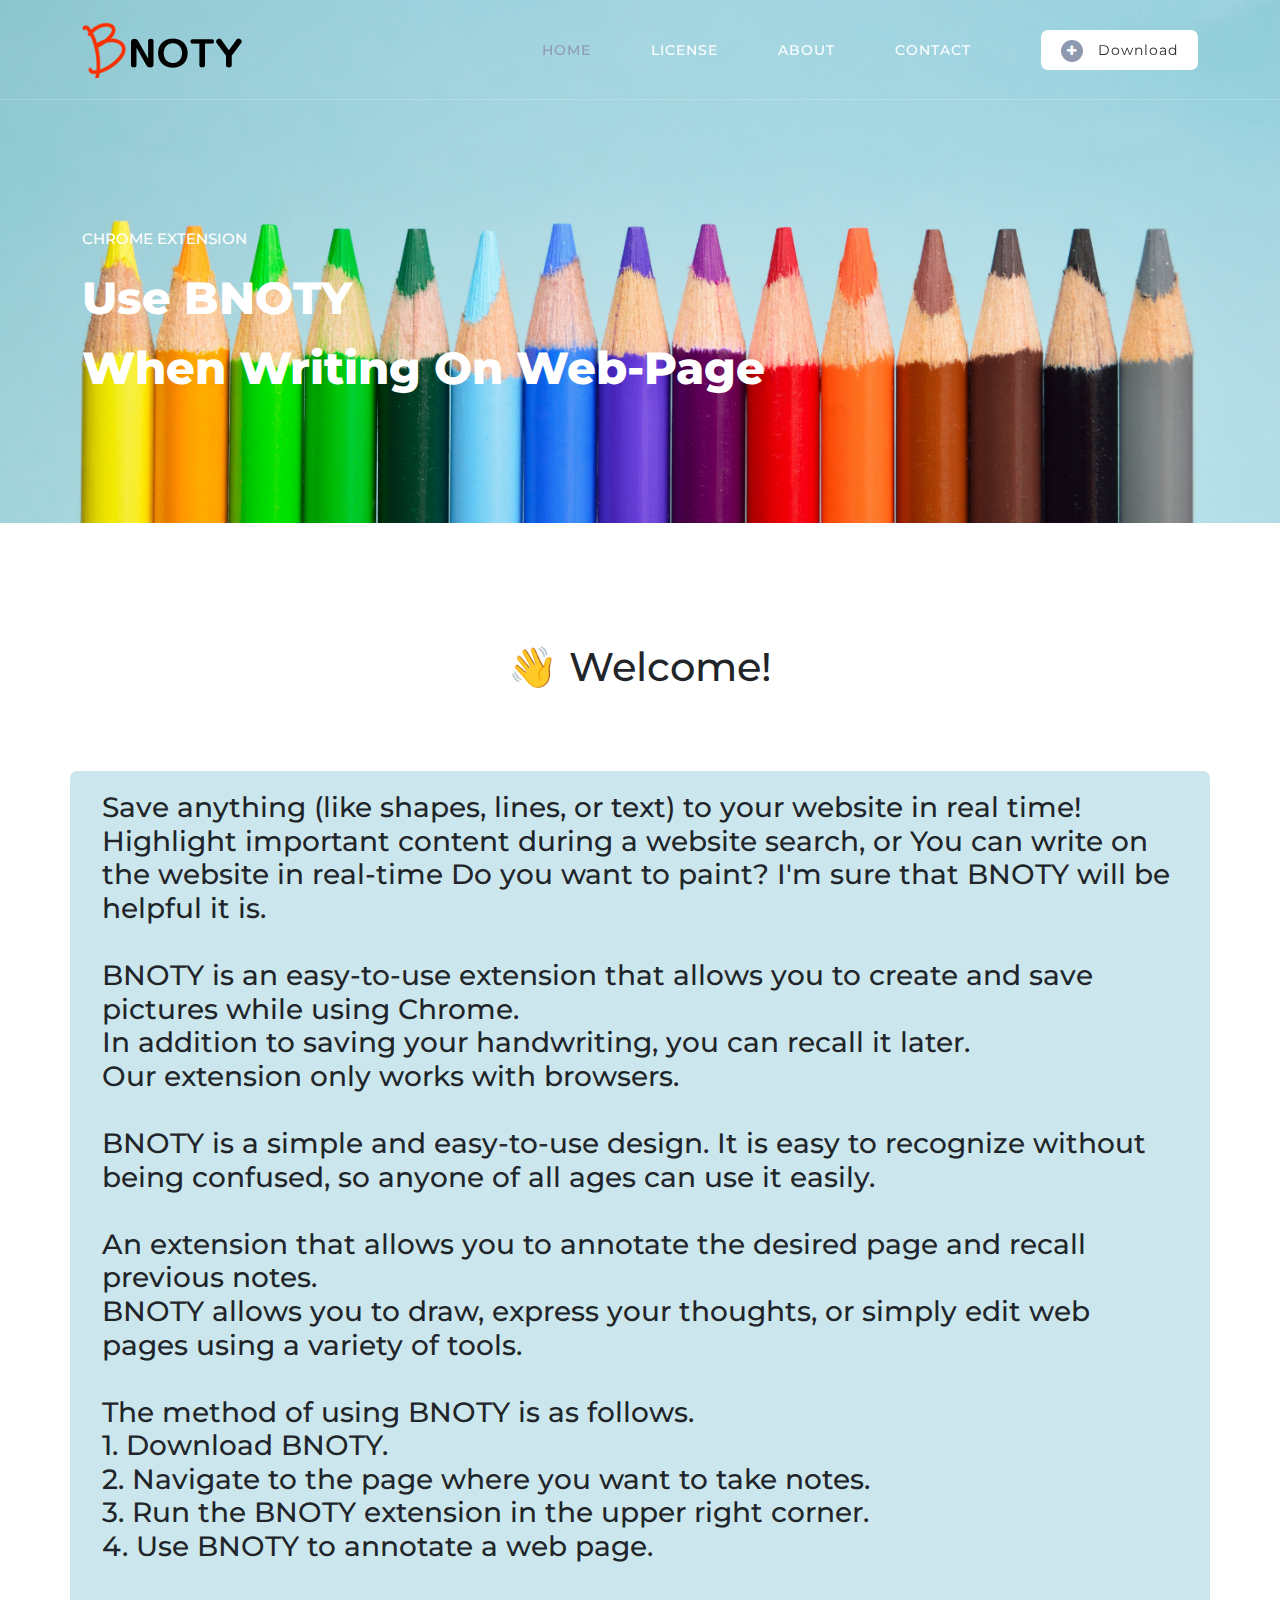
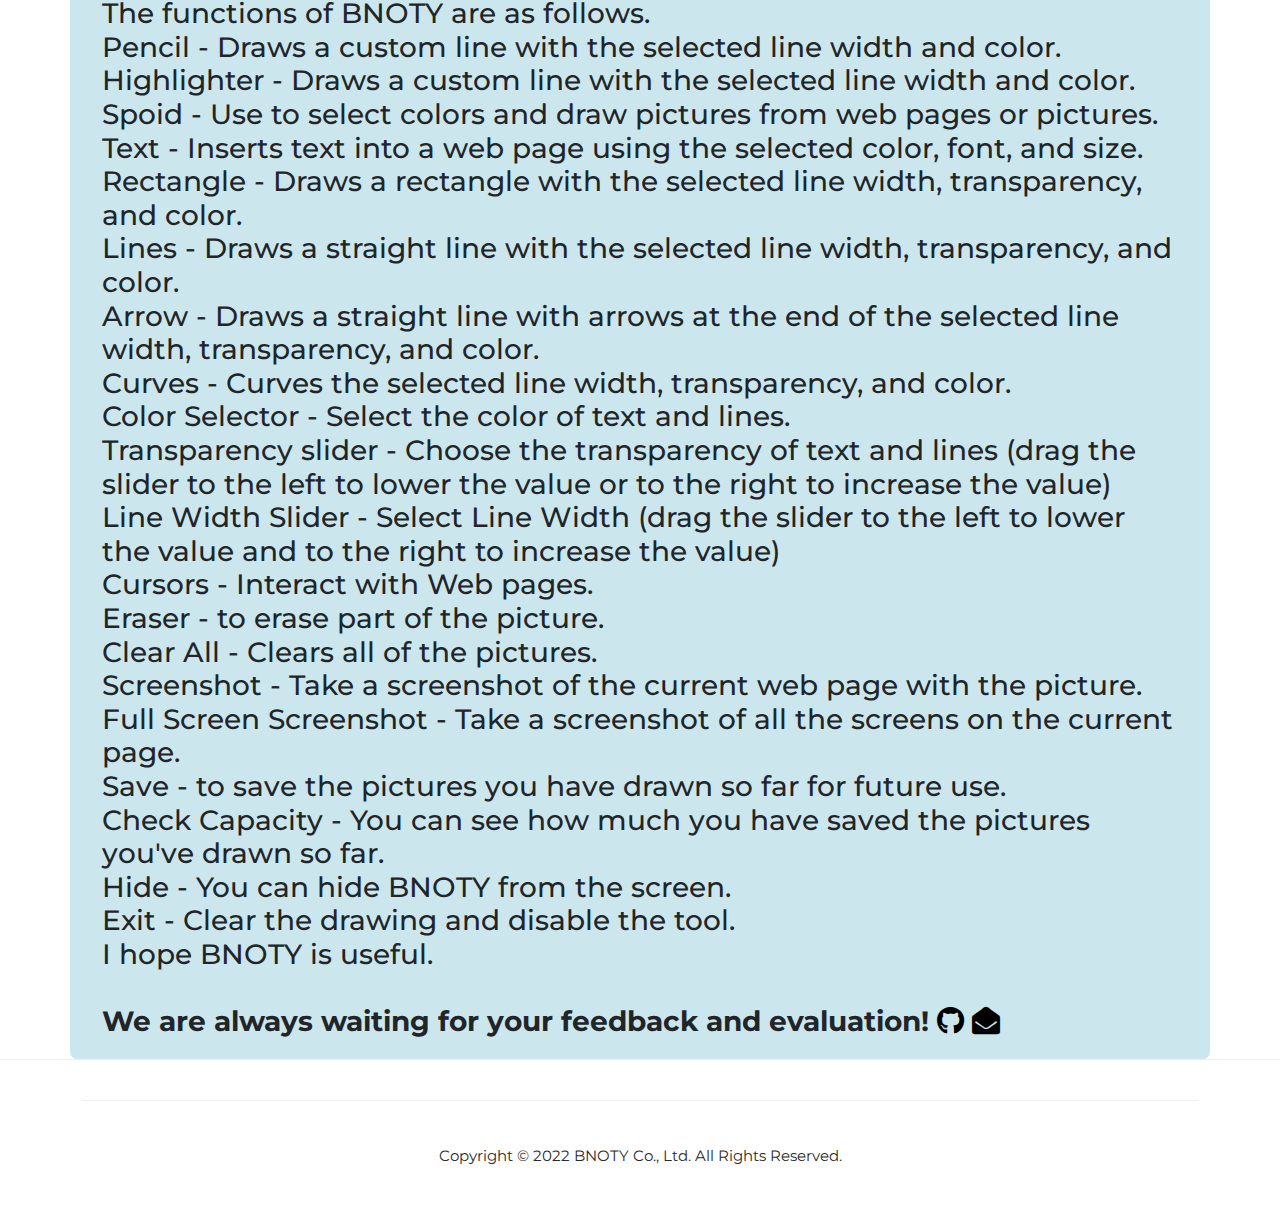
==== index.html @ df3d0e20 "Add HomePage" ====
<!DOCTYPE html>
<html lang="en">

  <head>

    <meta charset="UTF-8">
    <meta name="viewport" content="width=device-width, initial-scale=1, shrink-to-fit=no">
    <meta name="description" content="">
    <meta name="author" content="">
    <link rel="preconnect" href="https://fonts.gstatic.com">
    <link href="https://fonts.googleapis.com/css2?family=Montserrat:wght@100;200;300;400;500;600;700;800;900&display=swap" rel="stylesheet">

    <title>BNOTY</title>

    <!-- Bootstrap core CSS -->
    <link href="vendor/bootstrap/css/bootstrap.min.css" rel="stylesheet">

    <link
    rel="stylesheet"
    href="https://cdnjs.cloudflare.com/ajax/libs/font-awesome/5.8.2/css/all.min.css"
  />

    <!-- Additional CSS Files -->
    <link rel="stylesheet" href="assets/css/fontawesome.css">
    <link rel="stylesheet" href="assets/css/templatemo-plot-listing.css">
    <link rel="stylesheet" href="assets/css/animated.css">
    <link rel="stylesheet" href="assets/css/owl.css">
<!--

TemplateMo 564 Plot Listing

https://templatemo.com/tm-564-plot-listing

-->
  </head>

<body>

  <!-- ***** Preloader Start ***** -->
  <div id="js-preloader" class="js-preloader">
    <div class="preloader-inner">
      <span class="dot"></span>
      <div class="dots">
        <span></span>
        <span></span>
        <span></span>
      </div>
    </div>
  </div>
  <!-- ***** Preloader End ***** -->

 <!-- ***** Header Area Start ***** -->
 <header class="header-area" data-wow-duration="0.75s" data-wow-delay="0s">
  <div class="container">
    <div class="row">
      <div class="col-12">
        <nav class="main-nav">
          <!-- ***** Logo Start ***** -->
          <a href="index.html" class="logo">
          </a>
          <!-- ***** Logo End ***** -->
          <!-- ***** Menu Start ***** -->
          <ul class="nav">
            <li><a href="index.html" class="active">Home</a></li>
            <li><a href="License.html">License</a></li>
            <li><a href="About.html">About</a></li>
            <li><a href="Contact.html">Contact</a></li>
            <li><div class="main-white-button"><a href="#"> <i class="fa fa-plus"></i>  Download</a></div></li> 
          </ul>        
          <a class='menu-trigger'>
              <span>Menu</span>
          </a>
          <!-- ***** Menu End ***** -->
        </nav>
      </div>
    </div>
  </div>
</header>
<!-- ***** Header Area End ***** -->


  <div class="page-heading">
    <div class="container">
      <div class="row">
        <div class="col-lg-8">
          <div class="top-text header-text">
            <h6>Chrome Extension</h6>
            <h2>Use BNOTY <br> When Writing on Web-Page</h2>
          </div>
        </div>
      </div>
    </div>
  </div>


  <div class="popular-categories" >
    <div class="container">
      <div class="row">
        <div class="col-lg-12">
          <div class="section-heading">
            <h1 style="text-align: center;">👋 Welcome!</h2>
          </div>
        </div>
        <div class="naccs" style="background-color: #cbe7ed;">
          <div class="row">
            <div class="col-lg-12">
              <div style="padding: 20px;">
                <h3>
                  Save anything (like shapes, lines, or text) to your
                  website in real time!
                  <br />
                  <!-- 웹 사이트에 실시간으로 무엇이든 (모양, 선 또는
                  텍스트 등) 그림을 내용을 저장하세요!<br /> -->

                  Highlight important content during a website search,
                  or You can write on the website in real-time Do you
                  want to paint? I'm sure that BNOTY will be helpful
                  it is. <br /><br />
                  <!-- 웹 사이트 검색 중 중요한 내용을 강조하거나
                  브라우저에서 편하게 실시간으로 웹 사이트에 필기 혹은
                  그림을 그리고 싶으신가요? 저희 확장 프로그램이
                  도움이 될 것입니다.<br /><br /> -->

                  BNOTY is an easy-to-use extension that allows you to
                  create and save pictures while using Chrome.<br />
                  In addition to saving your handwriting, you can
                  recall it later.<br />
                  Our extension only works with browsers.<br /><br />
                  <!-- BNOTY는 Chrome을 사용하는 동안 그림을 만들고 저장할
                  수 있는 사용하기 쉬운 확장 프로그램입니다.<br />
                  필기 내용을 저장하는 것 뿐만이 아닌 해당 내용을
                  이후에 다시 불러올 수 있습니다.<br />
                  저희 확장프로그램은 현재 브라우저에서만
                  동작합니다.<br /> -->

                  BNOTY is a simple and easy-to-use design. It is easy
                  to recognize without being confused, so anyone of
                  all ages can use it easily.<br /><br />
                  An extension that allows you to annotate the desired
                  page and recall previous notes. <br />
                  BNOTY allows you to draw, express your thoughts, or
                  simply edit web pages using a variety of tools.
                  <br /><br />
                  <!-- BNOTY는 간단하고 사용하기 쉬운 디자인입니다.
                  헷갈리지 않고 쉽게 알아볼 수 있어 남녀노소 누구나
                  쉽게 사용할 수 있습니다.<br /><br />
                  원하는 페이지에 주석을 달고 이전 필기한 내용을
                  불러올 수 있는 확장 프로그램입니다.<br />
                  BNOTY를 사용하면 다양한 도구를 사용하여 웹 페이지에
                  그림을 그리거나 생각을 표현하거나 간단히 편집할 수
                  있습니다.<br /><br /> -->

                  The method of using BNOTY is as follows.
                  <!-- BNOTY를 사용하는 방법은 아래와 같습니다. -->
                  <ul>
                      <ol>1. Download BNOTY.</ol>
                      <!-- <li>1. BNOTY를 다운로드합니다.</li> -->
                      <ol>
                          2. Navigate to the page where you want to
                          take notes.
                      </ol>
                      <!-- <li>2. 필기를 할 페이지로 이동합니다.</li> -->
                      <ol>
                          3. Run the BNOTY extension in the upper
                          right corner.
                          <!-- 3. 우측 상단에서 BNOTY 확장 프로그램을
                          실행합니다. -->
                          </ol>
                      <ol>
                          4. Use BNOTY to annotate a web page.
                          <!-- 4. BNOTY를 사용하여 웹 페이지에 주석을
                          답니다. -->
                      </ol>
                  </ul>
                  <br />
                  The functions of BNOTY are as follows.
                  <!-- 저희 BNOTY의 기능들은 아래와 같습니다. -->
                  <ul>
                      <ol>
                          Pencil - Draws a custom line with the
                          selected line width and color.
                          <!-- 연필 - 선택한 선 너비와 색상으로
                          사용자 정의 선을 그립니다. -->
                      </ol>
                      <ol>
                          Highlighter - Draws a custom line with the
                          selected line width and color.
                          <!-- 형광펜 - 선택한 선 너비와 색상으로
                          사용자 정의 선을 그립니다. -->
                      </ol>
                      <ol>
                          Spoid - Use to select colors and draw
                          pictures from web pages or pictures.
                          <!-- 스포이드 - 웹 페이지나 그림에서 색상을
                          선택하고 그림을 그리는 데 사용합니다. -->
                      </ol>
                      <ol>
                          Text - Inserts text into a web page using
                          the selected color, font, and size.
                          <!-- 텍스트 - 선택한 색상과 폰트, 크기를 사용하여
                          웹 페이지에 텍스트를 삽입합니다. -->
                      </ol>
                      <ol>
                          Rectangle - Draws a rectangle with the
                          selected line width, transparency, and
                          color.
                          <!-- 사각형 - 선택한 선 너비, 투명도 및 색상으로
                          사각형을 그립니다. -->
                      </ol>
                      <ol>
                          Lines - Draws a straight line with the
                          selected line width, transparency, and
                          color.
                          <!-- 선 - 선택한 선 너비, 투명도 및 색상으로
                          직선을 그립니다. -->
                      </ol>
                      <ol>
                          Arrow - Draws a straight line with arrows at
                          the end of the selected line width,
                          transparency, and color.
                          <!-- 화살표 - 선택한 선 너비, 투명도 및 색상 끝에 화살표가 있는
                          직선을 그립니다. -->
                      </ol>
                      <ol>
                          Curves - Curves the selected line width,
                          transparency, and color.
                          <!-- 곡선 - 선택한 선 너비, 투명도 및 색상으로
                          2차 곡선을 그립니다. -->
                      </ol>
                      <ol>
                          Color Selector - Select the color of text
                          and lines.
                          <!-- 색상 선택기 - 텍스트와 선의 색상을
                          선택합니다. -->
                      </ol>
                      <ol>
                          Transparency slider - Choose the
                          transparency of text and lines (drag the
                          slider to the left to lower the value or to
                          the right to increase the value)
                          <!-- 투명도 슬라이더 - 텍스트와
                          선의 투명도를 선택합니다. (값을 낮추려면
                          슬라이더를 왼쪽으로, 값을 높이려면
                          오른쪽으로 드래그합니다.) -->
                      </ol>
                      <ol>
                          Line Width Slider - Select Line Width (drag
                          the slider to the left to lower the value
                          and to the right to increase the value)
                          <!-- 선 너비 슬라이더 - 선 너비를 선택합니다.
                          (값을 낮추려면 슬라이더를 왼쪽으로, 값을
                          높이려면 오른쪽으로 드래그합니다.) -->
                      </ol>
                      <ol>
                          Cursors - Interact with Web pages.
                          <!-- 커서 - 웹 페이지와 상호 작용합니다. -->
                      </ol>
                      <ol>
                          Eraser - to erase part of the picture.
                          <!-- 지우개 - 그림의 일부를 지웁니다. -->
                      </ol>
                      <ol>
                          Clear All - Clears all of the pictures.
                          <!-- 전체 지우기 - 그림의 모두를 지웁니다. -->
                      </ol>
                      <ol>
                          Screenshot - Take a screenshot of the
                          current web page with the picture.
                          <!-- 스크린샷 - 그림과 함께 현재 웹 페이지의
                          스크린샷을 찍습니다. -->
                      </ol>
                      <ol>
                          Full Screen Screenshot - Take a screenshot
                          of all the screens on the current page.
                          <!-- 전체화면 스크린샷 - 현재 페이지의 모든
                          화면을 스크린샷을 찍습니다. -->
                      </ol>
                      <ol>
                          Save - to save the pictures you have drawn
                          so far for future use.
                          <!-- 저장 - 현재까지 그린 그림을 저장해 이후에도
                          사용할 수 있도록 합니다. -->
                      </ol>
                      <ol>
                          Check Capacity - You can see how much you
                          have saved the pictures you've drawn so far.
                          <!-- 용량 확인 - 현재까지 그린 그림들을 저장한 용량을 확인할 수 있습니다. -->
                      </ol>
                      <ol>
                          Hide - You can hide BNOTY from the screen.
                          <!-- 숨기기 - BNOTY를 화면에서 숨길 수
                          있습니다. -->
                      </ol>
                      <ol>
                          Exit - Clear the drawing and disable the
                          tool.
                      </ol>
                  </ul>

                  <!-- BNOTY가 유용하기를 바랍니다! -->
                  I hope BNOTY is useful.
                  <br /><br />
                  <!-- 저희는 항상 여러분의 피드백과 평가를 기다리고
                  있습니다! -->
                  <b>
                    We are always waiting for your feedback and
                   evaluation!
                  </b>
                    <a href="https://github.com/ohzeno"> <i style="color: black;" class="fab fa-github"></i></a>
                    <a href="mailto:zenossafy@gmail.com"><i style="color: black;"class="fas fa-envelope-open"></i></a>
              </h3>
              </div>
            </div>
          </div>
        </div>
      </div>
    </div>
  </div>


  <footer style="padding-top: 0px;">
    <div class="container">
      <div class="row">
        <div class="col-lg-12">
          <div class="sub-footer">
            <p>Copyright © 2022 BNOTY Co., Ltd. All Rights Reserved.
          </div>
        </div>
      </div>
    </div>
  </footer>


  <!-- Scripts -->
  <script src="vendor/jquery/jquery.min.js"></script>
  <script src="vendor/bootstrap/js/bootstrap.bundle.min.js"></script>
  <script src="assets/js/owl-carousel.js"></script>
  <script src="assets/js/animation.js"></script>
  <script src="assets/js/imagesloaded.js"></script>
  <script src="assets/js/custom.js"></script>

</body>

</html>
---- assets/css/templatemo-plot-listing.css ----
/*

TemplateMo 564 Plot Listing

https://templatemo.com/tm-564-plot-listing

*/

/* ---------------------------------------------
Table of contents
------------------------------------------------
01. font & reset css
02. reset
03. global styles
04. header
05. banner
06. features
07. testimonials
08. contact
09. footer
10. preloader
11. search
12. portfolio

--------------------------------------------- */
/* 
---------------------------------------------
font & reset css
--------------------------------------------- 
*/
@import url('https://fonts.googleapis.com/css2?family=Montserrat:wght@100;200;300;400;500;600;700;800;900&display=swap');
/* 
---------------------------------------------
reset
--------------------------------------------- 
*/
html, body, div, span, applet, object, iframe, h1, h2, h3, h4, h5, h6, p, blockquote, div
pre, a, abbr, acronym, address, big, cite, code, del, dfn, em, font, img, ins, kbd, q,
s, samp, small, strike, strong, sub, sup, tt, var, b, u, i, center, dl, dt, dd, ol, ul, li,
figure, header, nav, section, article, aside, footer, figcaption {
  margin: 0;
  padding: 0;
  border: 0;
  outline: 0;
}

/* clear fix */
.grid:after {
  content: '';
  display: block;
  clear: both;
}

/* ---- .grid-item ---- */

.grid-sizer,
.grid-item {
  width: 50%;
}

.grid-item {
  float: left;
}

.grid-item img {
  display: block;
  max-width: 100%;
}

.clearfix:after {
  content: ".";
  display: block;
  clear: both;
  visibility: hidden;
  line-height: 0;
  height: 0;
}

.clearfix {
  display: inline-block;
}

html[xmlns] .clearfix {
  display: block;
}

* html .clearfix {
  height: 1%;
}

ul, li {
  padding: 0;
  margin: 0;
  list-style: none;
}

header, nav, section, article, aside, footer, hgroup {
  display: block;
}

* {
  box-sizing: border-box;
}

html, body {
  font-family: 'Montserrat', sans-serif;
  font-weight: 400;
  background-color: #fff;
  -ms-text-size-adjust: 100%;
  -webkit-font-smoothing: antialiased;
  -moz-osx-font-smoothing: grayscale;
}

a {
  text-decoration: none !important;
}

h1, h2, h3, h4, h5, h6 {
  margin-top: 0px;
  margin-bottom: 0px;
}

ul {
  margin-bottom: 0px;
}

p {
  font-size: 15px;
  line-height: 30px;
  color: #2a2a2a;
}

img {
  margin-bottom: -3px;
  width: 100%;
  overflow: hidden;
}

/* 
---------------------------------------------
global styles
--------------------------------------------- 
*/
html,
body {
  background: #fff;
  font-family: 'Montserrat', sans-serif;
}

::selection {
  background: #03a4ed;
  color: #fff;
}

::-moz-selection {
  background: #03a4ed;
  color: #fff;
}

@media (max-width: 991px) {
  html, body {
    overflow-x: hidden;
  }
  .mobile-top-fix {
    margin-top: 30px;
    margin-bottom: 0px;
  }
  .mobile-bottom-fix {
    margin-bottom: 30px;
  }
  .mobile-bottom-fix-big {
    margin-bottom: 60px;
  }
}

.page-section {
  margin-top: 120px;
}

.section-heading h2 {
  font-size: 35px;
  margin-bottom: 25px;
  text-transform: capitalize;
  color: #2a2a2a;
  font-weight: 700;
  position: relative;
  z-index: 2;
  line-height: 44px;
}

.section-heading h6 {
  text-transform: uppercase;
  font-size: 15px;
  font-weight: 500;
  color: #8d99af;
}

.main-white-button a {
  display: inline-block;
  background-color: #fff;
  font-size: 15px;
  font-weight: 400;
  color: #2a2a2a;
  text-transform: capitalize;
  padding: 12px 25px;
  border-radius: 7px;
  letter-spacing: 0.25px;
  transition: all .3s;
}

.main-white-button a i {
  margin-right: 10px;
  width: 22px;
  height: 22px;
  background-color: #8d99af;
  color: #fff;
  border-radius: 50%;
  display: inline-block;
  text-align: center;
  font-size: 12px;
  line-height: 22px;
}

.main-white-button a:hover {
  background-color: #8d99af;
  color: #fff;
}

/* 
---------------------------------------------
header
--------------------------------------------- 
*/

.background-header {
  background-color: #fff!important;
  height: 80px!important;
  position: fixed!important;
  top: 0px;
  left: 0px;
  right: 0px;
  box-shadow: 0px 0px 10px rgba(0,0,0,0.15)!important;
}

.background-header .logo,
.background-header .main-nav .nav li a {
  color: #1e1e1e!important;
}

.background-header .main-nav .nav li:hover a {
  color: #8d99af!important;
}

.background-header .nav li a.active {
  color: #8d99af!important;
}

.header-area {
  background-color: transparent;
  border-bottom: 1px solid rgba(250,250,250,0.2);
  position: fixed;
  top: 0px;
  left: 0px;
  right: 0px;
  z-index: 100;
  height: 100px;
  -webkit-transition: all .5s ease 0s;
  -moz-transition: all .5s ease 0s;
  -o-transition: all .5s ease 0s;
  transition: all .5s ease 0s;
}

.header-area .main-nav {
  min-height: 80px;
  background: transparent;
}

.header-area .main-nav a.logo {
  background-image: url(../images/white-logo.png);
  width: 166px;
  height: 58px;
  display: inline-block;
  margin-top: 20px;
}

.background-header .main-nav a.logo {
  background-image: url(../images/black-logo.png);
  width: 164px;
  height: 58px;
  display: inline-block;
  margin-top: 10px;
}

.background-header .main-nav .nav {
  margin-top: 20px !important;
}

.header-area .main-nav .nav {
  float: right;
  margin-top: 30px;
  margin-right: 0px;
  background-color: transparent;
  -webkit-transition: all 0.3s ease 0s;
  -moz-transition: all 0.3s ease 0s;
  -o-transition: all 0.3s ease 0s;
  transition: all 0.3s ease 0s;
  position: relative;
  z-index: 999;
}

.header-area .main-nav .nav li {
  padding-left: 30px;
  padding-right: 30px;
}

.header-area .main-nav .nav li:last-child {
  padding-right: 0px;
  padding-left: 40px;
}

.header-area .main-nav .nav li:last-child a ,
.background-header .main-nav .nav li:last-child a {
  color: #2a2a2a !important;
  text-transform: capitalize;
  padding: 0px 20px;
  font-weight: 400;
}

.header-area .main-nav .nav li:last-child a i,
.background-header .main-nav .nav li:last-child a i {
  font-size: 12px!important;
  font-weight: 400 !important;
}

.background-header .main-nav .nav li:last-child .main-white-button a {
  background-color: #8d99af;
  color: #fff !important;
}

.background-header .main-nav .nav li:last-child .main-white-button a i {
  background-color: #fff;
  color: #8d99af;
}

.header-area .main-nav .nav li:last-child a:hover,
.header-area .main-nav .nav li:last-child a.active {
  color: #fff !important;
}

.header-area .main-nav .nav li a {
  display: block;
  font-weight: 500;
  font-size: 14px;
  color: #fff;
  text-transform: uppercase;
  -webkit-transition: all 0.3s ease 0s;
  -moz-transition: all 0.3s ease 0s;
  -o-transition: all 0.3s ease 0s;
  transition: all 0.3s ease 0s;
  height: 40px;
  line-height: 40px;
  border: transparent;
  letter-spacing: 1px;
}

.header-area .main-nav .nav li:hover a,
.header-area .main-nav .nav li a.active {
  color: #8d99af!important;
}

.background-header .main-nav .nav li:hover a,
.background-header .main-nav .nav li a.active {
  color: #8d99af!important;
  opacity: 1;
}

.header-area .main-nav .nav li:last-child a:hover ,
.background-header .main-nav .nav li:last-child a:hover {
  background-color: #8d99af;
}

.header-area .main-nav .nav li.has-sub {
  position: relative;
  padding-right: 15px;
}

.header-area .main-nav .nav li.has-sub:after {
  font-family: FontAwesome;
  content: "\f107";
  font-size: 12px;
  color: #fff;
  position: absolute;
  right: 5px;
  top: 12px;
}

.background-header .main-nav .nav li.has-sub:after {
  color: #1e1e1e;
}

.header-area .main-nav .nav li.has-sub ul.sub-menu {
  position: absolute;
  width: 200px;
  box-shadow: 0 2px 28px 0 rgba(0, 0, 0, 0.06);
  overflow: hidden;
  top: 40px;
  opacity: 0;
  transition: all .3s;
  transform: translateY(+2em);
  visibility: hidden;
  z-index: -1;
}

.header-area .main-nav .nav li.has-sub ul.sub-menu li {
  margin-left: 0px;
  padding-left: 0px;
  padding-right: 0px;
}

.header-area .main-nav .nav li.has-sub ul.sub-menu li a {
  opacity: 1;
  display: block;
  background: #f7f7f7;
  color: #2a2a2a!important;
  padding-left: 20px;
  height: 40px;
  line-height: 40px;
  -webkit-transition: all 0.3s ease 0s;
  -moz-transition: all 0.3s ease 0s;
  -o-transition: all 0.3s ease 0s;
  transition: all 0.3s ease 0s;
  position: relative;
  font-size: 13px;
  font-weight: 400;
  border-bottom: 1px solid #eee;
}

.header-area .main-nav .nav li.has-sub ul li a:hover {
  background: #fff;
  color: #f5a425!important;
  padding-left: 25px;
}

.header-area .main-nav .nav li.has-sub ul li a:hover:before {
  width: 3px;
}

.header-area .main-nav .nav li.has-sub:hover ul.sub-menu {
  visibility: visible;
  opacity: 1;
  z-index: 1;
  transform: translateY(0%);
  transition-delay: 0s, 0s, 0.3s;
}

.header-area .main-nav .menu-trigger {
  cursor: pointer;
  display: block;
  position: absolute;
  top: 33px;
  width: 32px;
  height: 40px;
  text-indent: -9999em;
  z-index: 99;
  right: 40px;
  display: none;
}

.background-header .main-nav .menu-trigger {
  top: 23px;
}

.header-area .main-nav .menu-trigger span,
.header-area .main-nav .menu-trigger span:before,
.header-area .main-nav .menu-trigger span:after {
  -moz-transition: all 0.4s;
  -o-transition: all 0.4s;
  -webkit-transition: all 0.4s;
  transition: all 0.4s;
  background-color: #1e1e1e;
  display: block;
  position: absolute;
  width: 30px;
  height: 2px;
  left: 0;
}

.background-header .main-nav .menu-trigger span,
.background-header .main-nav .menu-trigger span:before,
.background-header .main-nav .menu-trigger span:after {
  background-color: #1e1e1e;
}

.header-area .main-nav .menu-trigger span:before,
.header-area .main-nav .menu-trigger span:after {
  -moz-transition: all 0.4s;
  -o-transition: all 0.4s;
  -webkit-transition: all 0.4s;
  transition: all 0.4s;
  background-color: #1e1e1e;
  display: block;
  position: absolute;
  width: 30px;
  height: 2px;
  left: 0;
  width: 75%;
}

.background-header .main-nav .menu-trigger span:before,
.background-header .main-nav .menu-trigger span:after {
  background-color: #1e1e1e;
}

.header-area .main-nav .menu-trigger span:before,
.header-area .main-nav .menu-trigger span:after {
  content: "";
}

.header-area .main-nav .menu-trigger span {
  top: 16px;
}

.header-area .main-nav .menu-trigger span:before {
  -moz-transform-origin: 33% 100%;
  -ms-transform-origin: 33% 100%;
  -webkit-transform-origin: 33% 100%;
  transform-origin: 33% 100%;
  top: -10px;
  z-index: 10;
}

.header-area .main-nav .menu-trigger span:after {
  -moz-transform-origin: 33% 0;
  -ms-transform-origin: 33% 0;
  -webkit-transform-origin: 33% 0;
  transform-origin: 33% 0;
  top: 10px;
}

.header-area .main-nav .menu-trigger.active span,
.header-area .main-nav .menu-trigger.active span:before,
.header-area .main-nav .menu-trigger.active span:after {
  background-color: transparent;
  width: 100%;
}

.header-area .main-nav .menu-trigger.active span:before {
  -moz-transform: translateY(6px) translateX(1px) rotate(45deg);
  -ms-transform: translateY(6px) translateX(1px) rotate(45deg);
  -webkit-transform: translateY(6px) translateX(1px) rotate(45deg);
  transform: translateY(6px) translateX(1px) rotate(45deg);
  background-color: #1e1e1e;
}

.background-header .main-nav .menu-trigger.active span:before {
  background-color: #1e1e1e;
}

.header-area .main-nav .menu-trigger.active span:after {
  -moz-transform: translateY(-6px) translateX(1px) rotate(-45deg);
  -ms-transform: translateY(-6px) translateX(1px) rotate(-45deg);
  -webkit-transform: translateY(-6px) translateX(1px) rotate(-45deg);
  transform: translateY(-6px) translateX(1px) rotate(-45deg);
  background-color: #1e1e1e;
}

.background-header .main-nav .menu-trigger.active span:after {
  background-color: #1e1e1e;
}

.header-area.header-sticky {
  min-height: 80px;
}

.header-area .nav {
  margin-top: 30px;
}

.header-area.header-sticky .nav li a.active {
  color: #8d99af;
}

@media (max-width: 1200px) {
  .header-area .main-nav .nav li {
    padding-left: 12px;
    padding-right: 12px;
  }
  .header-area .main-nav:before {
    display: none;
  }
}

@media (max-width: 992px) {
  .header-area .main-nav .nav li:last-child  ,
  .background-header .main-nav .nav li:last-child {
    display: none;
  }
  .header-area .main-nav .nav li:nth-child(6),
  .background-header .main-nav .nav li:nth-child(6) {
    padding-right: 0px;
  }
}

@media (max-width: 767px) {
  .background-header .main-nav .nav {
    margin-top: 80px !important;
  }
  .header-area .main-nav .logo {
    color: #1e1e1e;
  }
  .header-area.header-sticky .nav li a:hover,
  .header-area.header-sticky .nav li a.active {
    color: #8d99af!important;
    opacity: 1;
  }
  .header-area.header-sticky .nav li.search-icon a {
    width: 100%;
  }
  .header-area {
    background-color: #f7f7f7;
    padding: 0px 15px;
    height: 100px;
    box-shadow: none;
    text-align: center;
  }
  .header-area .container {
    padding: 0px;
  }
  .header-area .logo {
    margin-left: 30px;
  }
  .header-area .menu-trigger {
    display: block !important;
  }
  .header-area .main-nav {
    overflow: hidden;
  }
  .header-area .main-nav .nav {
    float: none;
    width: 100%;
    display: none;
    -webkit-transition: all 0s ease 0s;
    -moz-transition: all 0s ease 0s;
    -o-transition: all 0s ease 0s;
    transition: all 0s ease 0s;
    margin-left: 0px;
  }
  .background-header .nav {
    margin-top: 80px;
  }
  .header-area .main-nav .nav li:first-child {
    border-top: 1px solid #eee;
  }
  .header-area.header-sticky .nav {
    margin-top: 100px;
  }
  .header-area .main-nav .nav li {
    width: 100%;
    background: #fff;
    border-bottom: 1px solid #e7e7e7;
    padding-left: 0px !important;
    padding-right: 0px !important;
  }
  .header-area .main-nav .nav li a {
    height: 50px !important;
    line-height: 50px !important;
    padding: 0px !important;
    border: none !important;
    background: #f7f7f7 !important;
    color: #191a20 !important;
  }
  .header-area .main-nav .nav li a:hover {
    background: #eee !important;
    color: #8d99af!important;
  }
  .header-area .main-nav .nav li.has-sub ul.sub-menu {
    position: relative;
    visibility: inherit;
    opacity: 1;
    z-index: 1;
    transform: translateY(0%);
    top: 0px;
    width: 100%;
    box-shadow: none;
    height: 0px;
    transition: all 0s;
  }
  .header-area .main-nav .nav li.submenu ul li a {
    font-size: 12px;
    font-weight: 400;
  }
  .header-area .main-nav .nav li.submenu ul li a:hover:before {
    width: 0px;
  }
  .header-area .main-nav .nav li.has-sub ul.sub-menu {
    height: auto;
  }
  .header-area .main-nav .nav li.has-sub:after {
    color: #3B566E;
    right: 30px;
    font-size: 14px;
    top: 15px;
  }
  .header-area .main-nav .nav li.submenu:hover ul, .header-area .main-nav .nav li.submenu:focus ul {
    height: 0px;
  }
}

@media (min-width: 767px) {
  .header-area .main-nav .nav {
    display: flex !important;
  }
}



/* 
---------------------------------------------
Banner Style
--------------------------------------------- 
*/

.main-banner {
  background-repeat: no-repeat;
  background-position: center center;
  background-size: cover;
  background-image: url(../images/banner-bg.jpg);
  padding: 290px 0px 180px 0px;
  position: relative;
  overflow: hidden;
}

.main-banner .top-text {
  text-align: center;
}

.main-banner .top-text h6 {
  color: #fff;
  font-size: 15px;
  font-weight: 500;
  text-transform: uppercase;
}

.main-banner .top-text h2 {
  color: #fff;
  font-size: 45px;
  font-weight: 800;
  text-transform: capitalize;
  margin-top: 15px;
  margin-bottom: 45px;
}

.main-banner ul.categories {
  width: 100%;
  margin-top: 60px;
  text-align: center;
}

.main-banner ul.categories li {
  display: inline-block;
  text-align: center;
  width: 18%;
}

.main-banner ul.categories li a {
  color: #fff;
  text-align: center;
  font-size: 15px;
  margin-top: 15px;
}

.main-banner ul.categories li .icon {
  display: block;
  margin: 0 auto 12px auto;
  width: 66px;
  height: 66px;
  border-radius: 50%;
  text-align: center;
  line-height: 62px;
  color: #8d99af;
  background-color: #fff;
  transition: all .5s;
}

.main-banner ul.categories li a:hover .icon {
  background-color: #2b2d42;
}

.main-banner ul.categories li .icon img {
  max-width: 27px;
}

form#search-form {
  background-color: #fff;
  padding: 0px 0px 0px 30px;
  width: 100%;
  border-radius: 7px;
  display: inline-block;
  text-align: center;
}

form#search-form select,
form#search-form input {
  width: 100%;
  height: 36px;
  background-color: transparent;
  border: none;
  color: #2a2a2a;
  font-size: 15px;
  outline: none;
}

.form-select:focus {
  box-shadow: none;
}

form#search-form input.searchText {
  border-left: 1px solid #8d99af;
  border-right: 1px solid #8d99af;
  padding: 0px 30px;
}

form#search-form input::placeholder {
  color: #2a2a2a;
  font-size: 15px;
}

form#search-form button {
  width: 100%;
  height: 100%;
  background-color: #8d99af;
  border: none;
  padding: 15px;
  color: #fff;
  font-size: 15px;
  border-top-right-radius: 7px;
  border-bottom-right-radius: 7px;
}

form#search-form button i {
  width: 40px;
  height: 40px;
  background-color: #fff;
  border-radius: 50%;
  color: #8d99af;
  display: inline-block;
  text-align: center;
  line-height: 38px;
  margin-right: 10px;
}



/*
---------------------------------------
Popular Categories
---------------------------------------
*/

.popular-categories {
  margin-top: 120px;
}

.popular-categories .section-heading {
  text-align: center;
  margin-bottom: 80px;
}

.popular-categories .naccs {
  position: relative;
  background-color: #2b2d42;
  border-radius: 7px;
}

.popular-categories .icon {
  display: inline-block;
  width: 66px;
  height: 66px;
  border-radius: 50%;
  text-align: center;
  line-height: 62px;
  color: #8d99af;
  background-color: #fff;
  margin-right: 15px;
}

.popular-categories .icon img {
  max-width: 27px;
}

.popular-categories .naccs .menu div.first-thumb {
  border-top-left-radius: 7px;
}

.popular-categories .naccs .menu div.last-thumb {
  margin-bottom: 0px;
  border-bottom-left-radius: 7px;
}

.popular-categories .naccs .menu div {
  color: #fff;
  font-size: 15px;
  background-color: #8d99af;
  margin-bottom: 1px;
  height: 126px;
  text-align: left;
  padding: 0px 15px;
  line-height: 126px;
  cursor: pointer;
  position: relative;
  transition: 1s all cubic-bezier(0.075, 0.82, 0.165, 1);
}

.popular-categories .naccs .menu div.active,
.popular-categories .naccs .menu div.active .thumb {
  background-color: #2b2d42;
}

.popular-categories ul.nacc {
  position: relative;
  min-height: 100%;
  list-style: none;
  margin: 0;
  padding: 0;
  transition: 0.5s all cubic-bezier(0.075, 0.82, 0.165, 1);
}

.popular-categories ul.nacc li {
  opacity: 0;
  transform: translateX(-50px);
  position: absolute;
  list-style: none;
  transition: 1s all cubic-bezier(0.075, 0.82, 0.165, 1);
}

.popular-categories ul.nacc li.active {
  transition-delay: 0.3s;
  position: relative;
  z-index: 2;
  opacity: 1;
  transform: translateX(0px);
}

.popular-categories ul.nacc li {
  width: 100%;
}

.popular-categories .nacc .thumb .left-text {
  margin-left: 30px;
}

.popular-categories .nacc .thumb .left-text h4 {
  color: #fff;
  font-size: 20px;
  font-weight: 700;
  line-height: 35px;
  margin-bottom: 30px;
}

.popular-categories .nacc .thumb .left-text p {
  color: #fff;
  margin-bottom: 30px;
}

.popular-categories .nacc .thumb .right-image {
  padding: 60px;
  display: inline-flex;
} 

.popular-categories .nacc .thumb img {
  border-radius: 7px;
}

.popular-categories .nacc .thumb .left-text .main-white-button a{
  width: 100%;
  text-align: center;
}



/*
---------------------------------------------
Recent Listing 
---------------------------------------------
*/

.recent-listing {
  margin-top: 120px;
  padding-top: 120px;
  margin-bottom: 120px;
  border-top: 1px solid #eee;
}

.recent-listing .section-heading {
  text-align: center;
  margin-bottom: 80px;
}

.recent-listing .item .listing-item {
  display: inline-flex;
  background-color: #f7f7f7;
  border-radius: 7px;
  width: 100%;
  position: relative;
  margin-bottom: 30px;
}

.recent-listing .item .left-image {
  float: left;
  overflow: hidden;
  border-top-left-radius: 7px;
  border-bottom-left-radius: 7px;
}

.recent-listing .item .left-image img {
  overflow: hidden;
  border-top-left-radius: 7px;
  border-bottom-left-radius: 7px;
}

.recent-listing .item .right-content {
  display: inline-block;
  padding: 60px;
}

.recent-listing .item .right-content ul.rate {
  position: absolute;
  right: 60px;
  top: 60px;
}

.recent-listing .item .right-content ul.rate li {
  display: inline-block;
}

.recent-listing .item .right-content ul.rate li:last-child {
  margin-left: 10px;
}

.recent-listing .item .right-content h4 {
  font-size: 20px;
  color: #2a2a2a;
  font-weight: 700;
  margin-bottom: 20px;
}

.recent-listing .item .right-content h6 {
  font-size: 15px;
  font-weight: 500;
  color: #8d99af;
}

.recent-listing .item .right-content span.price {
  color: #2a2a2a;
  font-size: 15px;
  margin-top: 30px;
  display: block;
  margin-bottom: 15px;
}

.recent-listing .item .right-content span.price .icon {
  width: 30px;
  height: 30px;
  background-color: #8d99af;
  border-radius: 50%;
  text-align: center;
  line-height: 28px;
  display: inline-block;
  margin-right: 10px;
}

.recent-listing .item .right-content span.price .icon img {
  max-width: 16px;
  text-align: center;
  display: inline-block;
}

.recent-listing .item .right-content span.details {
  display: block;
  margin-bottom: 30px;
  font-size: 15px;
  color: #8d99af;
}

.recent-listing .item .right-content span.details em {
  font-style: normal;
  color: #2a2a2a;
}

.recent-listing .item .right-content ul.info li {
  display: inline-block;
  margin-bottom: 15px;
  margin-right: 30px;
  width: 100%;
}

.recent-listing .item .right-content ul.info li:last-child {
  margin-bottom: 0px;
}

.recent-listing .item .right-content ul.info li img {
  max-width: 30px;
  margin-right: 15px;
  display: inline;
}

.recent-listing .item .right-content .main-white-button {
  position: absolute;
  right: 60px;
  bottom: 60px;
}

.recent-listing .owl-dots {
  margin-top: 15px;
  text-align: center;
}

.recent-listing .owl-dots .owl-dot {
  width: 10px;
  height: 10px;
  background-color: #8d99af;
  border-radius: 50%;
  margin: 0px 5px;
  transition: all .3s;
}

.recent-listing .owl-dots .active {
  width: 14px;
  height: 14px;
}



/*
---------------------------------------------
Footer
---------------------------------------------
*/

footer {
  border-top: 1px solid #eee;
  padding-top: 80px;
}

footer h4 {
  font-size: 20px;
  font-weight: 700;
  color: #8d99af;
  margin-bottom: 30px;
}

footer p,
footer a {
  color: #2a2a2a;
}

footer .logo img {
  max-width: 163px;
  margin-bottom: 30px;
}

footer .helpful-links {
  margin: 0px 45px;
}

footer .helpful-links ul li {
  display: block;
  margin-bottom: 15px;
}

footer .helpful-links ul li a {
  font-size: 15px;
  transition: all .3s;
}

footer .helpful-links ul li a:hover {
  color: #8d99af;
  border-bottom: 1px solid #8d99af;
}

footer .contact-us p {
  margin-bottom: 25px;
}

footer .contact-us a {
  transition: all .3s;
}

footer .contact-us a:hover {
  color: #8d99af;
  border-bottom: 1px solid #8d99af;
}

footer .sub-footer {
  text-align: center;
  margin-top: 40px;
  padding: 40px 0px;
  border-top: 1px solid #eee;
}



/* 
---------------------------------------------
contact
--------------------------------------------- 
*/

.contact-page {
  margin: 120px 0px;
}

.contact-page .inner-content {
  background-color: #f7f7f7;
  border-radius: 7px;
  overflow: hidden;
}

.contact-page .inner-content #map {
  margin-bottom: -8px;
  overflow: hidden;
  border-top-left-radius: 7px;
  border-bottom-left-radius: 7px;
}

form#contact {
  position: relative;
  margin: 0px 60px 0px 45px;
}

form#contact input {
  width: 100%;
  height: 46px;
  border-radius: 7px;
  background-color: transparent;
  border: 1px solid #8d99af;
  outline: none;
  font-size: 15px;
  font-weight: 300;
  color: #8d99af;
  padding: 0px 15px;
  margin-bottom: 30px;
}

form#contact ul li {
  display: inline-block;
  margin-right: 30px;
}

form#contact ul li:last-child {
  margin-right: 0px;
}

form#contact input[type=checkbox] {
  display: inline-block;
  width: 15px;
  min-width: 15px;
  height: 15px;
  background-color: transparent;
  border: 1px solid #8d99af;
  outline: none;
  cursor: pointer;
}

form#contact span {
  color: #8d99af;
  font-size: 14px;
  font-weight: 500;
  margin-left: 8px;
}

form#contact input::placeholder {
  color: #8d99af;
  font-weight: 500;
}

form#contact textarea {
  margin-top: 10px;
  width: 100%;
  min-width: 100%;
  max-width: 100%;
  max-height: 180px;
  min-height: 140px;
  height: 140px;
  border-radius: 7px;
  background-color: transparent;
  border: 1px solid #8d99af;
  outline: none;
  font-size: 15px;
  font-weight: 300;
  color: #8d99af;
  padding: 15px;
  margin-bottom: 30px;
}

form#contact textarea::placeholder {
  color: #8d99af;
  font-weight: 500;
}

form#contact button {
  margin-bottom: -15px;
  display: inline-block;
  background-color: #8d99af;
  font-size: 15px;
  font-weight: 400;
  color: #fff;
  text-transform: capitalize;
  padding: 12px 25px;
  border-radius: 7px;
  letter-spacing: 0.25px;
  border: none;
  outline: none;
  transition: all .3s;
}

form#contact button i {
  margin-right: 10px;
  width: 24px;
  height: 24px;
  background-color: #2b2d42;
  color: #fff;
  border-radius: 50%;
  display: inline-block;
  text-align: center;
  font-size: 12px;
  line-height: 24px;
}

form#contact button:hover {
  background-color: #2b2d42;
  color: #fff;
}


/* 
---------------------------------------------
Page Heading
--------------------------------------------- 
*/

.page-heading {
  background-repeat: no-repeat;
  background-position: center;
  background-size: cover;
  background-image: url(../images/heading-bg.jpg);
  padding: 230px 0px 120px 0px;
  position: relative;
  overflow: hidden;
}

.page-heading .top-text {
  text-align: left;
}

.page-heading .top-text h6 {
  color: #fff;
  font-size: 15px;
  font-weight: 500;
  text-transform: uppercase;
}

.page-heading .top-text h2 {
  color: #fff;
  line-height: 70px;
  font-size: 45px;
  font-weight: 800;
  text-transform: capitalize;
  margin-top: 15px;
}



/*
---------------------------------------
Category Post
---------------------------------------
*/

.category-post {
  overflow: hidden;
  margin-top: 0px;
  margin-bottom: 120px;
}

.category-post .naccs {
  position: relative;
  border-radius: 7px;
}

.category-post .icon {
  display: inline-block;
  width: 66px;
  height: 66px;
  border-radius: 50%;
  text-align: center;
  line-height: 62px;
  color: #8d99af;
  background-color: #fff;
  margin-right: 15px;
  float: left;
}

.category-post .naccs .menu div h4 {
  position: absolute;
  left: 81px;
  top: 50%;
  color: #fff;
  transform: translateY(-50%);
  font-size: 15px;
  font-weight: 400;
  width: 100%;
  display: inline;
}

.category-post .icon img {
  max-width: 27px;
}

.category-post .naccs .menu div.first-thumb  {
  border-bottom-left-radius: 7px;
}

.category-post .naccs .menu div.last-thumb {
  margin-bottom: 0px;
  border-bottom-right-radius: 7px;
}

.category-post .naccs .menu div {
  color: #fff;
  margin: 0px;
  width: 20%;
  font-size: 10px;
  background-color: #8d99af;
  height: 132px;
  line-height: 132px;
  display: inline-block;
  float: left;
  text-align: left;
  cursor: pointer;
  position: relative;
  transition: 1s all cubic-bezier(0.075, 0.82, 0.165, 1);
}

.category-post .naccs .menu div .thumb {
  padding: 30px 0px;
  margin-left: 25px;
  margin-right: 25px;
}

.category-post .naccs .menu div.active,
.category-post .naccs .menu div.active .thumb {
  background-color: #2b2d42;
}

.category-post ul.nacc {
  position: relative;
  min-height: 100%;
  list-style: none;
  margin: 0;
  padding: 0;
  transition: 0.5s all cubic-bezier(0.075, 0.82, 0.165, 1);
}

.category-post ul.nacc li {
  opacity: 0;
  transform: translateX(-50px);
  position: absolute;
  list-style: none;
  transition: 1s all cubic-bezier(0.075, 0.82, 0.165, 1);
}

.category-post ul.nacc li.active {
  transition-delay: 0.3s;
  position: relative;
  z-index: 2;
  opacity: 1;
  transform: translateX(0px);
}

.category-post ul.nacc li {
  width: 100%;
}

.category-post .nacc .thumb h4 {
  color: #2a2a2a;
  font-size: 20px;
  font-weight: 700;
  line-height: 35px;
  margin-bottom: 25px;
}

.category-post .nacc .thumb .main-white-button {
  text-align: right;
  margin-top: 40px;
}

.category-post .nacc .thumb .main-white-button a {
  background-color: #8d99af;
  color: #fff;
}

.category-post .nacc .thumb .main-white-button a i {
  background-color: #fff;
  color: #8d99af;
}

.category-post .top-content {
  margin-top: 80px;
  padding-bottom: 60px;
  border-bottom: 1px solid #eee;
  margin-bottom: 60px;
}

.category-post .description {
  padding-bottom: 60px;
  border-bottom: 1px solid #eee;
  margin-bottom: 60px;
}

.category-post .general-info p {
  margin-bottom: 30px;
}

.category-post .top-content .top-icon {
  background-color: #2b2d42;
  width: 250px;
  height: 132px;
  border-radius: 7px;
  position: relative;
  padding: 30px;
  display: inline-block;
}

.category-post .top-content .top-icon h4 {
  position: absolute;
  left: 30px;
  top: 50%;
  color: #fff;
  transform: translateY(-50%);
  font-size: 15px;
  font-weight: 400;
  width: 100%;
  display: inline;
}

.category-post .top-content .top-icon .icon {
  display: inline-block;
  width: 66px;
  height: 66px;
  border-radius: 50%;
  text-align: center;
  line-height: 62px;
  color: #8d99af;
  background-color: #fff;
  margin-right: 15px;
  float: left;
  left: 0;
}

.category-post .nacc .thumb .text-icon img {
  max-width: 30px;
  margin-right: 10px;
}

.category-post .nacc .thumb span.list-item {
  font-size: 15px;
  color: #8d99af;
  font-weight: 500;
  line-height: 30px;
}



/* 
---------------------------------------------
Listing Page
--------------------------------------------- 
*/


.listing-page {
  margin-top: 120px;
  margin-bottom: 120px;
}

.listing-page .section-heading {
  text-align: center;
  margin-bottom: 80px;
}

.listing-page .naccs {
  position: relative;
}

.listing-page .icon {
  display: inline-block;
  width: 66px;
  height: 66px;
  border-radius: 50%;
  text-align: center;
  line-height: 62px;
  color: #8d99af;
  background-color: #fff;
  margin-right: 15px;
}

.listing-page .icon img {
  max-width: 27px;
}

.listing-page .naccs .menu div.first-thumb {
  border-radius: 7px;
}

.listing-page .naccs .menu div.last-thumb {
  margin-bottom: 0px;
  border-radius: 7px;
}

.listing-page .naccs .menu div {
  color: #fff;
  font-size: 15px;
  border-radius: 7px;
  background-color: #8d99af;
  margin-bottom: 30px;
  height: 126px;
  text-align: left;
  padding: 0px 15px;
  line-height: 126px;
  cursor: pointer;
  position: relative;
  transition: 1s all cubic-bezier(0.075, 0.82, 0.165, 1);
}

.listing-page .naccs .menu div.active,
.listing-page .naccs .menu div.active .thumb {
  background-color: #2b2d42;
}

.listing-page ul.nacc {
  height: auto !important;
  position: relative;
  min-height: 100%;
  list-style: none;
  margin: 0;
  padding: 0;
  transition: 1s all cubic-bezier(0.075, 0.82, 0.165, 1);
}

.listing-page ul.nacc li {
  display: none;
  opacity: 0;
  transform: translateY(-50px);
  position: absolute;
  list-style: none;
  transition: 1s all cubic-bezier(0.075, 0.82, 0.165, 1);
}

.listing-page ul.nacc li.active {
  display: block;
  transition-delay: 0s;
  position: relative;
  z-index: 2;
  opacity: 1;
  transform: translateY(0px);
}

.listing-page ul.nacc li {
  width: 100%;
}

.listing-page .item .listing-item {
  display: inline-flex;
  background-color: #f7f7f7;
  border-radius: 7px;
  width: 100%;
  position: relative;
  margin-bottom: 30px;
}

.listing-page .item .left-image {
  float: left;
  overflow: hidden;
  border-top-left-radius: 7px;
  border-bottom-left-radius: 7px;
  position: relative;
  z-index: 1;
}

.listing-page .item .left-image .hover-content .main-white-button a i {
  font-size: 12px;
  width: 23px;
  height: 23px;
  line-height: 23px;
}

.listing-page .item .left-image .hover-content {
  position: absolute;
  left: 50%;
  top: 50%;
  transform: translate(-50%,-50%);
  z-index: 11;
  transition: all .5s;
  opacity: 0;
  visibility: hidden;
}

.listing-page .item .listing-item:hover .left-image .hover-content {
  opacity: 1;
  visibility: visible;
}

.listing-page .item .left-image img {
  overflow: hidden;
  border-top-left-radius: 7px;
  border-bottom-left-radius: 7px;
}

.listing-page .item .right-content {
  display: inline-block;
  padding: 45px;
}

.listing-page .item .right-content h4 {
  font-size: 20px;
  color: #2a2a2a;
  font-weight: 700;
  margin-bottom: 20px;
}

.listing-page .item .right-content h6 {
  font-size: 15px;
  font-weight: 500;
  color: #8d99af;
}

.listing-page .item .right-content span.price {
  color: #2a2a2a;
  font-size: 15px;
  margin-top: 30px;
  display: block;
  margin-bottom: 15px;
}

.listing-page .item .right-content span.price .icon {
  width: 30px;
  height: 30px;
  background-color: #8d99af;
  border-radius: 50%;
  text-align: center;
  line-height: 28px;
  display: inline-block;
  margin-right: 10px;
}

.listing-page .item .right-content span.price .icon img {
  max-width: 16px;
  text-align: center;
  display: inline-block;
}

.listing-page .item .right-content span.details {
  display: block;
  margin-bottom: 30px;
  font-size: 15px;
  color: #8d99af;
}

.listing-page .item .right-content span.details em {
  font-style: normal;
  color: #2a2a2a;
}

.listing-page .item .right-content span.info {
  line-height: 30px;
}

.listing-page .item .right-content span.info img {
  max-width: 30px;
  margin-right: 15px;
  display: inline;
}

.listing-page .owl-dots {
  margin-top: 15px;
  text-align: center;
}

.listing-page .owl-dots .owl-dot {
  width: 10px;
  height: 10px;
  background-color: #8d99af;
  border-radius: 50%;
  margin: 0px 5px;
  transition: all .3s;
}

.listing-page .owl-dots .active {
  width: 14px;
  height: 14px;
}



/* 
---------------------------------------------
Pre Loader
--------------------------------------------- 
*/

.js-preloader {
    position: fixed;
    top: 0;
    left: 0;
    right: 0;
    bottom: 0;
    background-color: #fff;
    display: -webkit-box;
    display: flex;
    -webkit-box-align: center;
    align-items: center;
    -webkit-box-pack: center;
    justify-content: center;
    opacity: 1;
    visibility: visible;
    z-index: 9999;
    -webkit-transition: opacity 0.25s ease;
    transition: opacity 0.25s ease;
}

.js-preloader.loaded {
    opacity: 0;
    visibility: hidden;
    pointer-events: none;
}

@-webkit-keyframes dot {
    50% {
        -webkit-transform: translateX(96px);
        transform: translateX(96px);
    }
}

@keyframes dot {
    50% {
        -webkit-transform: translateX(96px);
        transform: translateX(96px);
    }
}

@-webkit-keyframes dots {
    50% {
        -webkit-transform: translateX(-31px);
        transform: translateX(-31px);
    }
}

@keyframes dots {
    50% {
        -webkit-transform: translateX(-31px);
        transform: translateX(-31px);
    }
}

.preloader-inner {
    position: relative;
    width: 142px;
    height: 40px;
    background: #fff;
}

.preloader-inner .dot {
    position: absolute;
    width: 16px;
    height: 16px;
    top: 12px;
    left: 15px;
    background: #8d99af;
    border-radius: 50%;
    -webkit-transform: translateX(0);
    transform: translateX(0);
    -webkit-animation: dot 2.8s infinite;
    animation: dot 2.8s infinite;
}

.preloader-inner .dots {
    -webkit-transform: translateX(0);
    transform: translateX(0);
    margin-top: 12px;
    margin-left: 31px;
    -webkit-animation: dots 2.8s infinite;
    animation: dots 2.8s infinite;
}

.preloader-inner .dots span {
    display: block;
    float: left;
    width: 16px;
    height: 16px;
    margin-left: 16px;
    background: #8d99af;
    border-radius: 50%;
}


/* 
---------------------------------------------
responsive
--------------------------------------------- 
*/

@media (max-width: 1200px) {
  .popular-categories .icon {
    margin-left: 50%;
    transform: translateX(-33px);
    text-align: center;
    display: inline-block;
  }
  .category-post .naccs .menu div.active .thumb {
    position: relative;
  }
  .category-post .icon {
    position: absolute;
    left: 50%;
    transform: translateX(15px);
  }
  .category-post .top-content .top-icon h4 { 
    left: 86px;
  }
  form#search-form {
    padding: 30px;
  }
  .popular-categories .naccs .menu .thumb,
  .category-post .naccs .menu div h4 {
    color: transparent;
  }
  .recent-listing .item .right-content,
  .listing-page .item .right-content {
    padding: 30px;
    position: relative;
  }
  .recent-listing .item .right-content h4,
  .listing-page .item .right-content h4 {
    margin-bottom: 10px;
  }
  .recent-listing .item .right-content .main-white-button,
  .listing-page .item .right-content .main-white-button {
    left: 30px;
    bottom: -30px;
  }
  .recent-listing .item .right-content span.price,
  .listing-page .item .right-content span.price {
    margin-top: 15px;
  }
  .recent-listing .item .right-content ul.rate,
  .listing-page .item .right-content ul.rate {
    left: 30px;
    top: -5px;
  }
  .recent-listing .item .right-content span.details,
  .listing-page .item .right-content span.details {
    margin-bottom: 15px;
  }
}

@media (max-width: 992px) {
  form#search-form select,
  form#search-form input {
    border: 1px solid #8d99af;
    border-radius: 7px;
    margin-bottom: 15px;
  }
  form#search-form button {
    border-radius: 7px;
  }
  .listing-page .naccs .menu {
    margin-bottom: 30px;
  }
  .popular-categories .nacc .thumb .left-text {
    margin: 30px;
  }
  .popular-categories .nacc .thumb .right-image {
    padding: 0px;
    margin: 0px 30px 30px 30px;
    display: block;
  }
  .popular-categories .naccs .menu div.first-thumb {
    border-top-right-radius: 7px;
  }
  .popular-categories .naccs .menu div.last-thumb {
    border-bottom-left-radius: 0px;
  }
  .recent-listing .item .left-image,
  .listing-page .item .left-image {
    float: none;
    width: 100%;
  }
  .category-post .top-content .top-icon .icon {
    left: 45%;
  }
  .recent-listing .item .left-image,
  .listing-page .item .left-image {
    border-bottom-left-radius: 0px;
    border-top-right-radius: 7px;
  }
  .recent-listing .item .listing-item,
  .listing-page .item .listing-item {
    display: inline-block;
  }
  .recent-listing .item .right-content ul.rate,
  .listing-page .item .right-content ul.rate {
    top: 20px;
  }
  .recent-listing .item .right-content .main-white-button,
  .listing-page .item .right-content .main-white-button {
    position: relative;
    left: 0px;
    bottom: 0px;
    margin-top: 30px;
  }
  .recent-listing .item .right-content h4 {
    margin-top: 20px;
  }
  footer {
    text-align: center;
  }
  footer .about,
  footer .helpful-links {
    margin-bottom: 45px;
  }
  .category-post .icon {
    transform: translateX(0px);
  }
  .category-post .top-content .top-icon,
  .category-post .nacc .thumb .main-white-button a {
    text-align: center;
    width: 100%;
  }
  .category-post .nacc .thumb .main-white-button  {
    margin-top: 30px;
  }
  .category-post .top-content .top-icon .icon {
    margin-left: -60px;
  }
  .category-post .top-content .top-icon h4 {
    left: 86px;
  }
  .description .text-icon {
    margin-top: 30px;
  }
  form#contact {
    margin-top: 45px;
    margin-bottom: 55px;
  }
}

@media (max-width: 767px) {
  .main-banner ul.categories li a {
    color: transparent;
  }
  .header-area .main-nav a.logo {
    background-image: url(../images/black-logo.png);
    float: left;
  }
  .header-area .logo {
    margin-left: 0px;
  }
  .header-area .main-nav .menu-trigger {
    right: 15px;
  }
  .category-post .icon {
    transform: translateX(-22px);
  }
}
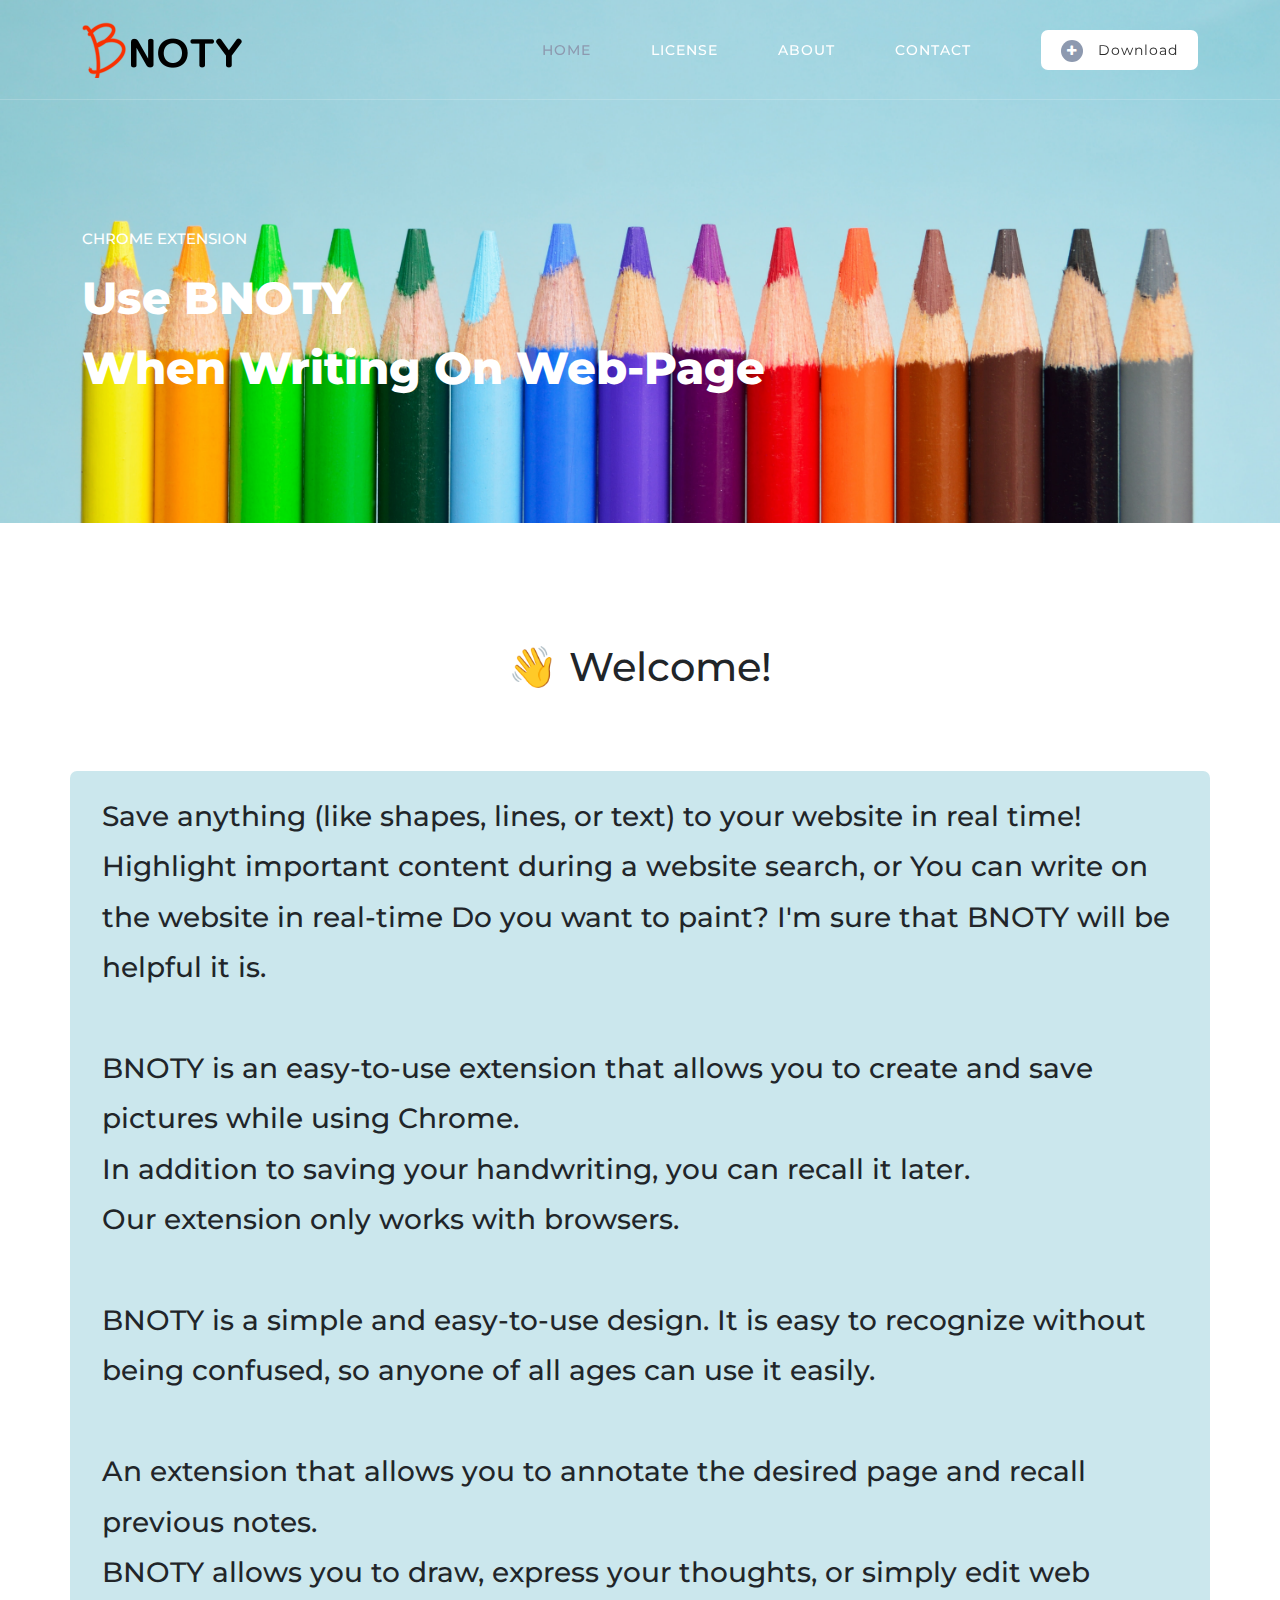
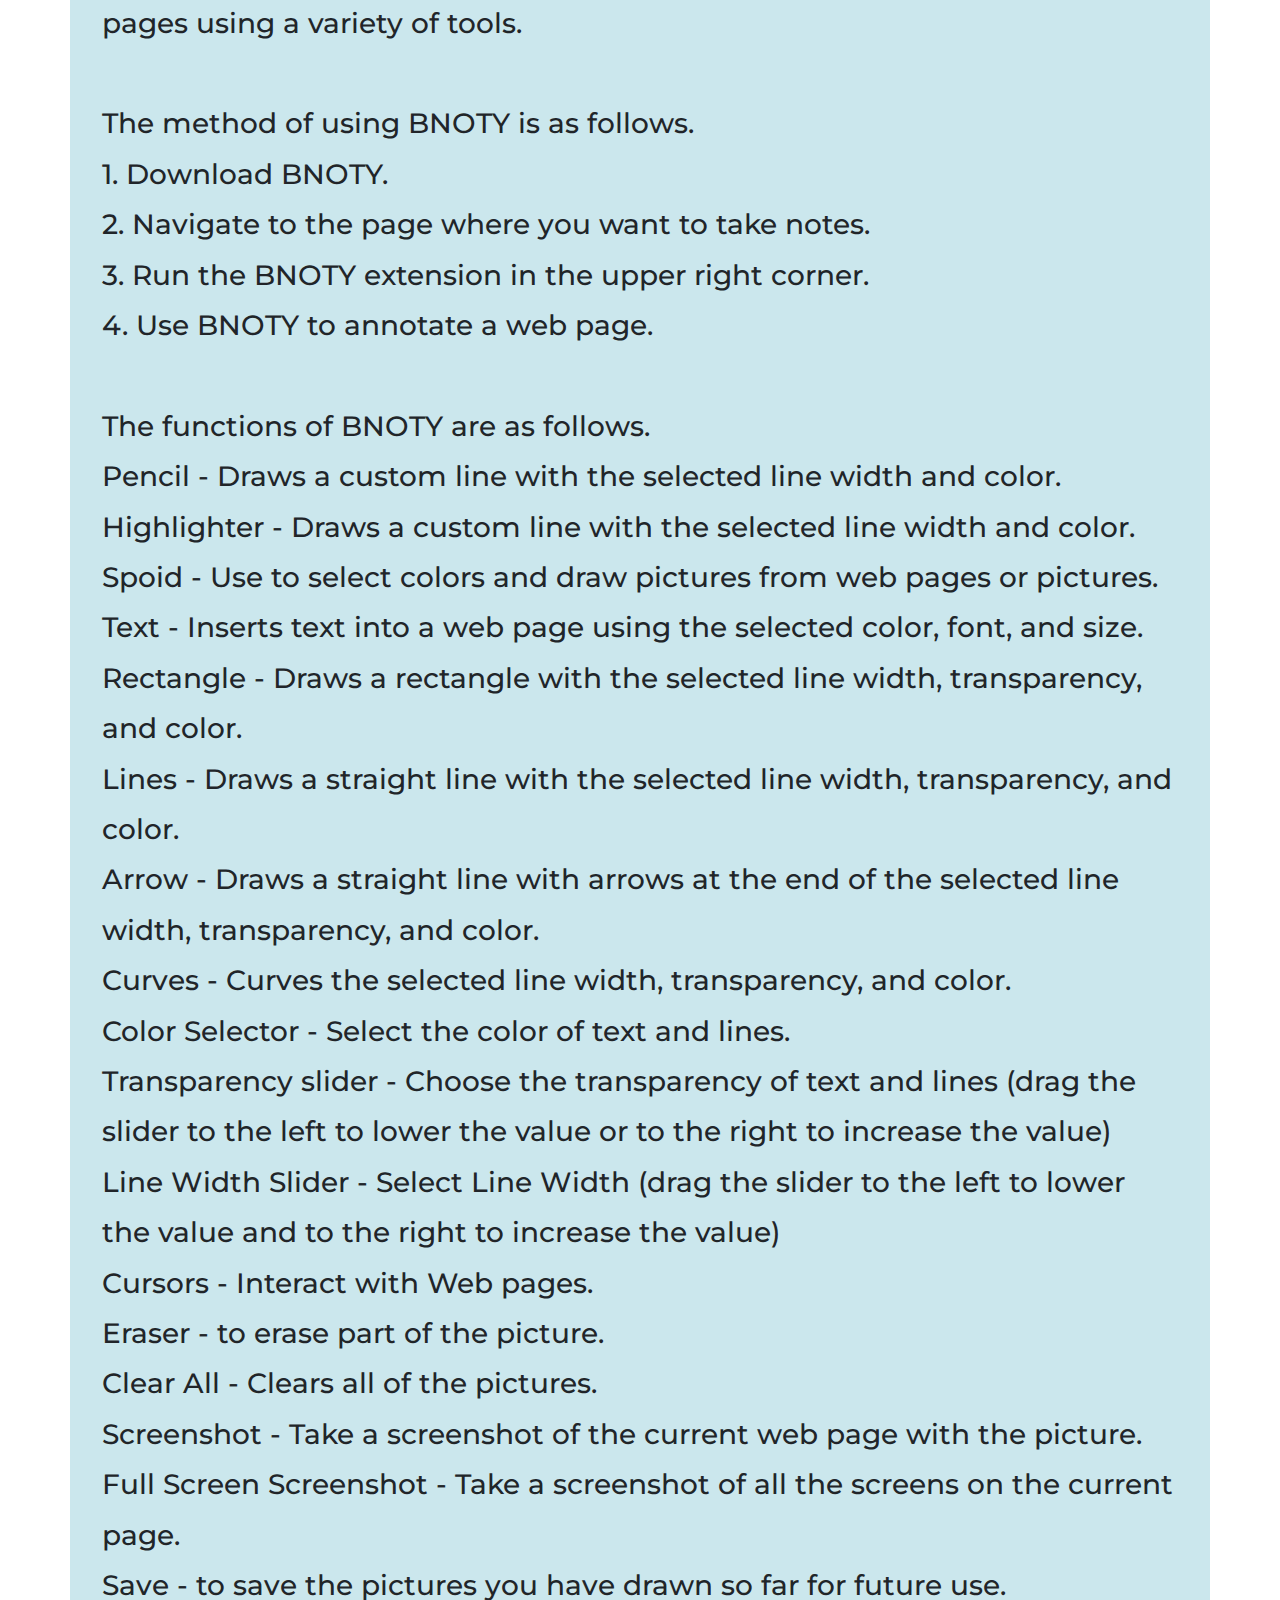
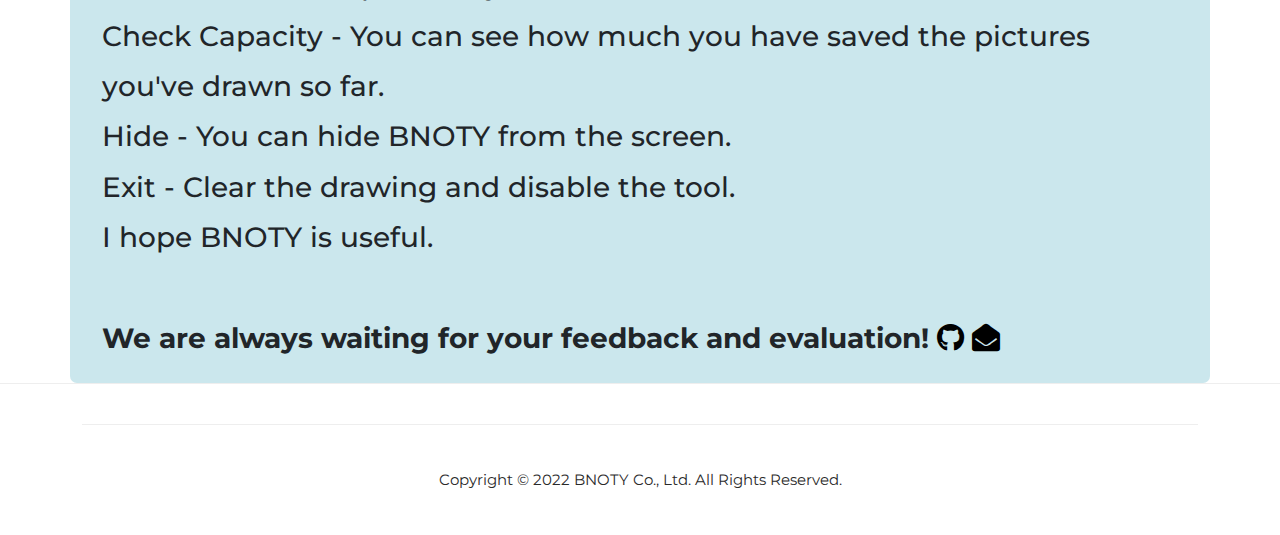
==== commit 64e509eb: "Add link-height" ====
--- a/index.html
+++ b/index.html
@@ -10,7 +10,7 @@
     <meta name="author" content="">
     <link rel="preconnect" href="https://fonts.gstatic.com">
     <link href="https://fonts.googleapis.com/css2?family=Montserrat:wght@100;200;300;400;500;600;700;800;900&display=swap" rel="stylesheet">
-
+    <link rel="shortcut icon" href="assets/images/favicon.ico">
     <title>BNOTY</title>
 
     <!-- Bootstrap core CSS -->
@@ -66,7 +66,7 @@
             <li><a href="License.html">License</a></li>
             <li><a href="About.html">About</a></li>
             <li><a href="Contact.html">Contact</a></li>
-            <li><div class="main-white-button"><a href="#"> <i class="fa fa-plus"></i>  Download</a></div></li> 
+            <li><div class="main-white-button"><a href="https://github.com/BNOTY"> <i class="fa fa-plus"></i>  Download</a></div></li> 
           </ul>        
           <a class='menu-trigger'>
               <span>Menu</span>
@@ -106,7 +106,7 @@
           <div class="row">
             <div class="col-lg-12">
               <div style="padding: 20px;">
-                <h3>
+                <h3 style="line-height:180%">
                   Save anything (like shapes, lines, or text) to your
                   website in real time!
                   <br />
@@ -307,7 +307,7 @@
                     We are always waiting for your feedback and
                    evaluation!
                   </b>
-                    <a href="https://github.com/ohzeno"> <i style="color: black;" class="fab fa-github"></i></a>
+                    <a href="https://github.com/BNOTY"> <i style="color: black;" class="fab fa-github"></i></a>
                     <a href="mailto:zenossafy@gmail.com"><i style="color: black;"class="fas fa-envelope-open"></i></a>
               </h3>
               </div>
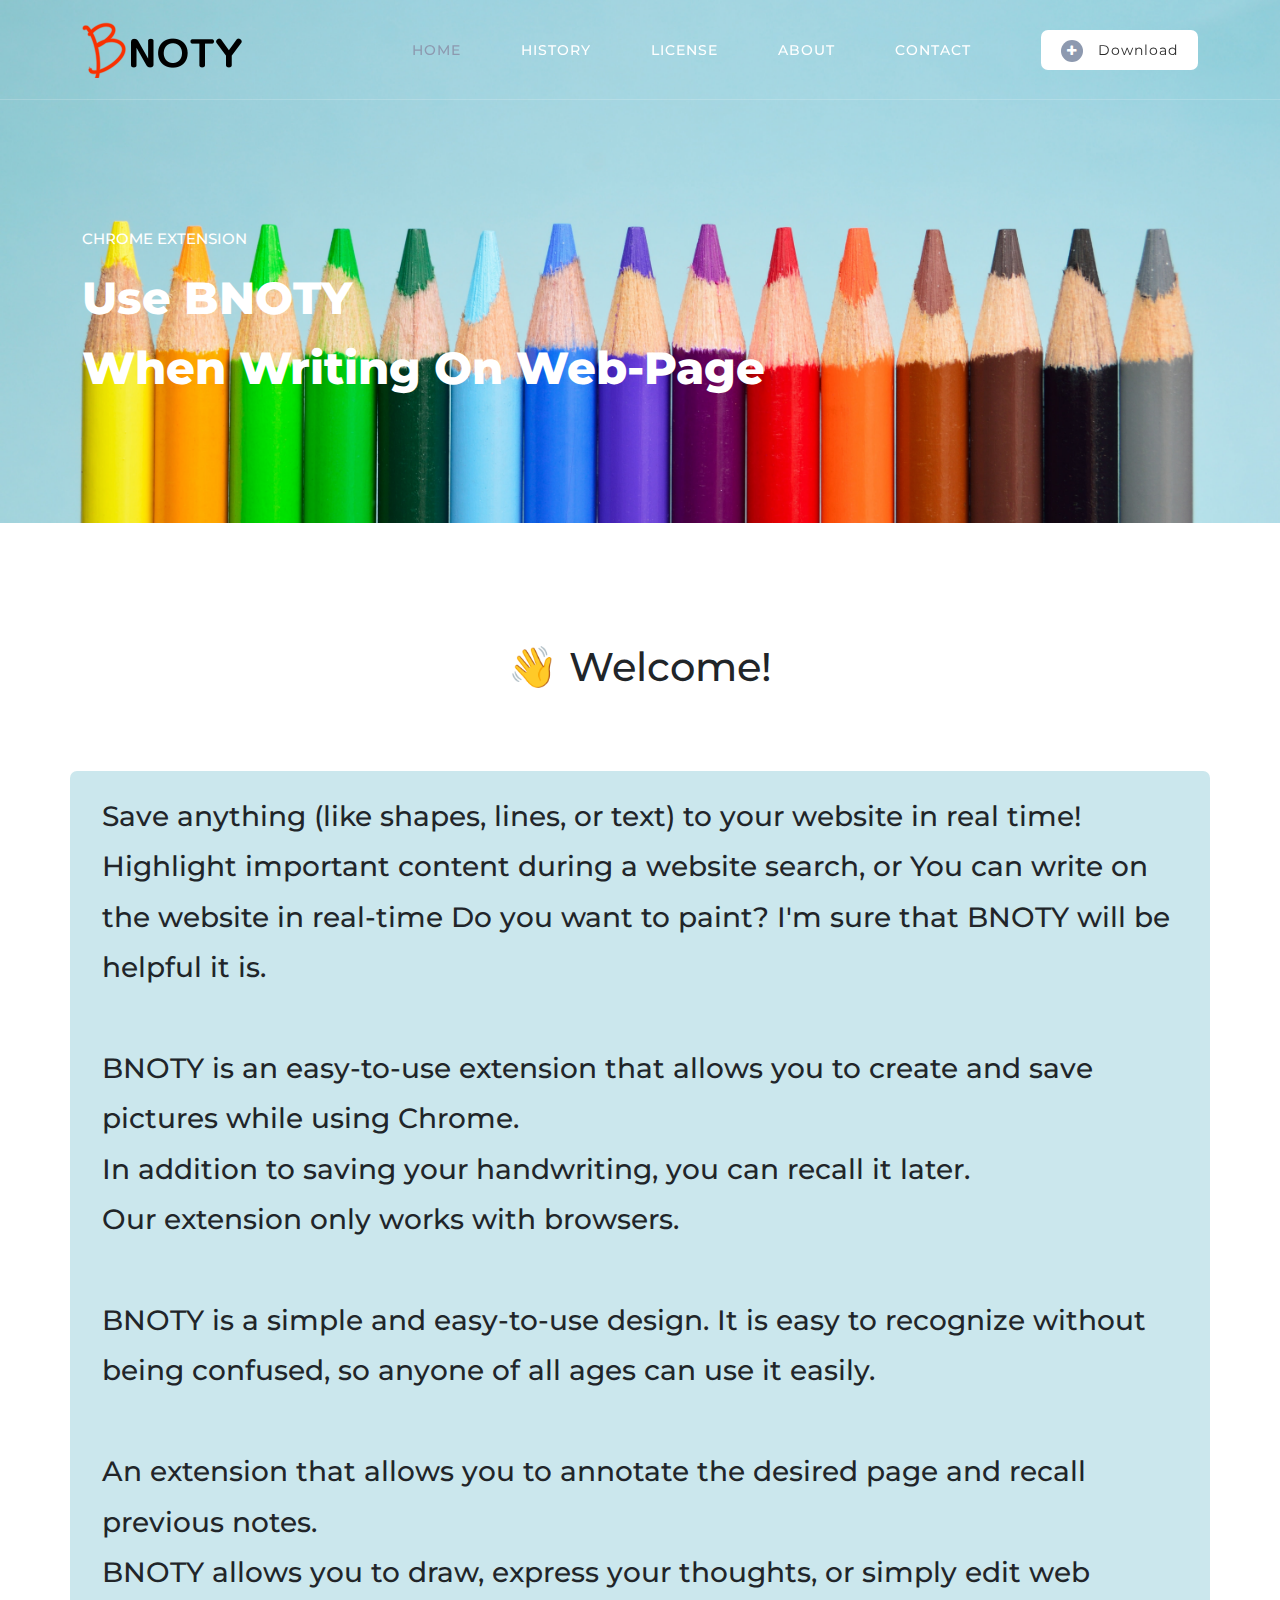
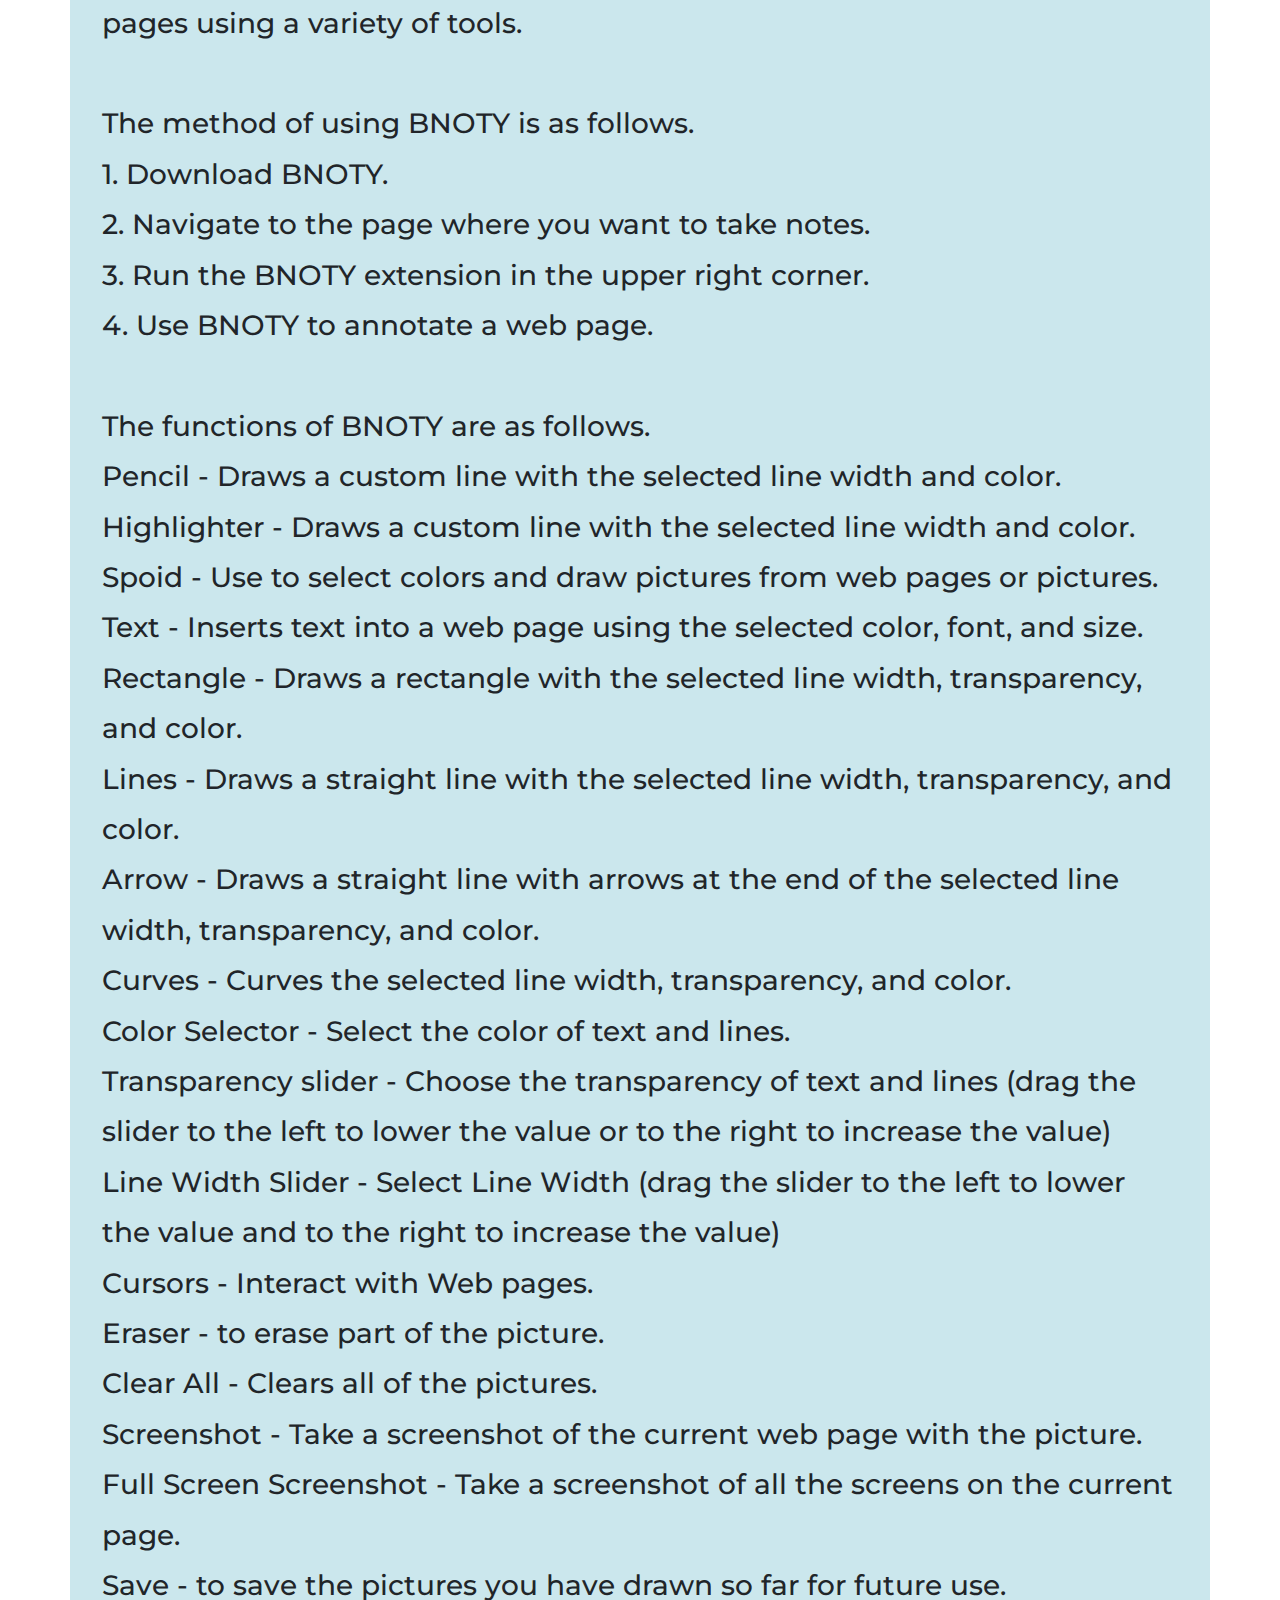
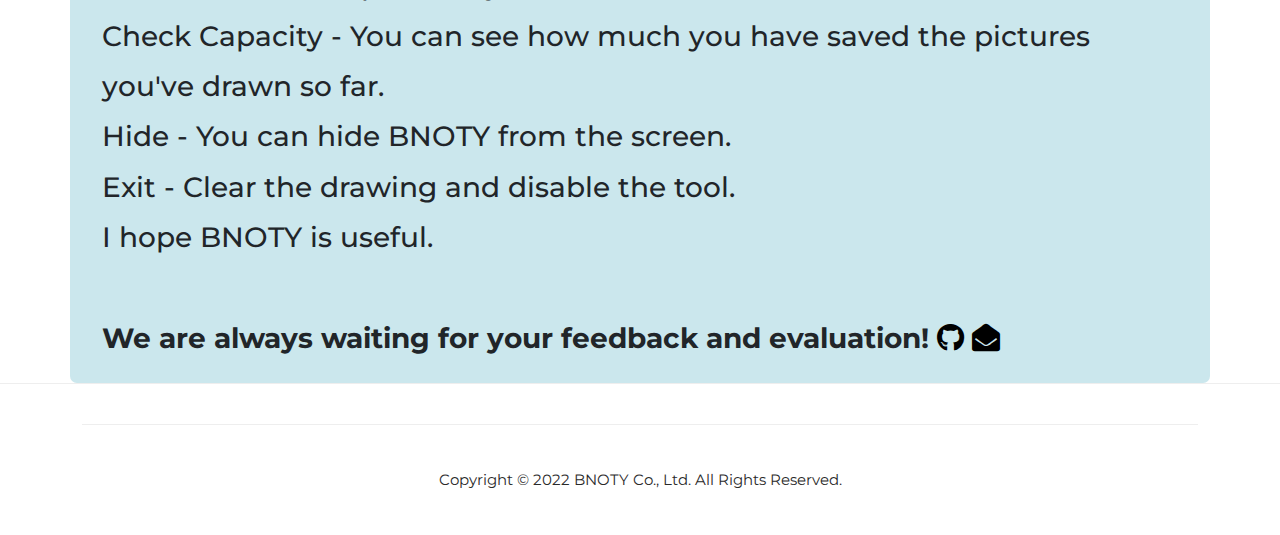
==== commit 7bf5169c: "Add" ====
--- a/index.html
+++ b/index.html
@@ -63,6 +63,7 @@
           <!-- ***** Menu Start ***** -->
           <ul class="nav">
             <li><a href="index.html" class="active">Home</a></li>
+            <li><a href="history.html">History</a></li>
             <li><a href="License.html">License</a></li>
             <li><a href="About.html">About</a></li>
             <li><a href="Contact.html">Contact</a></li>
